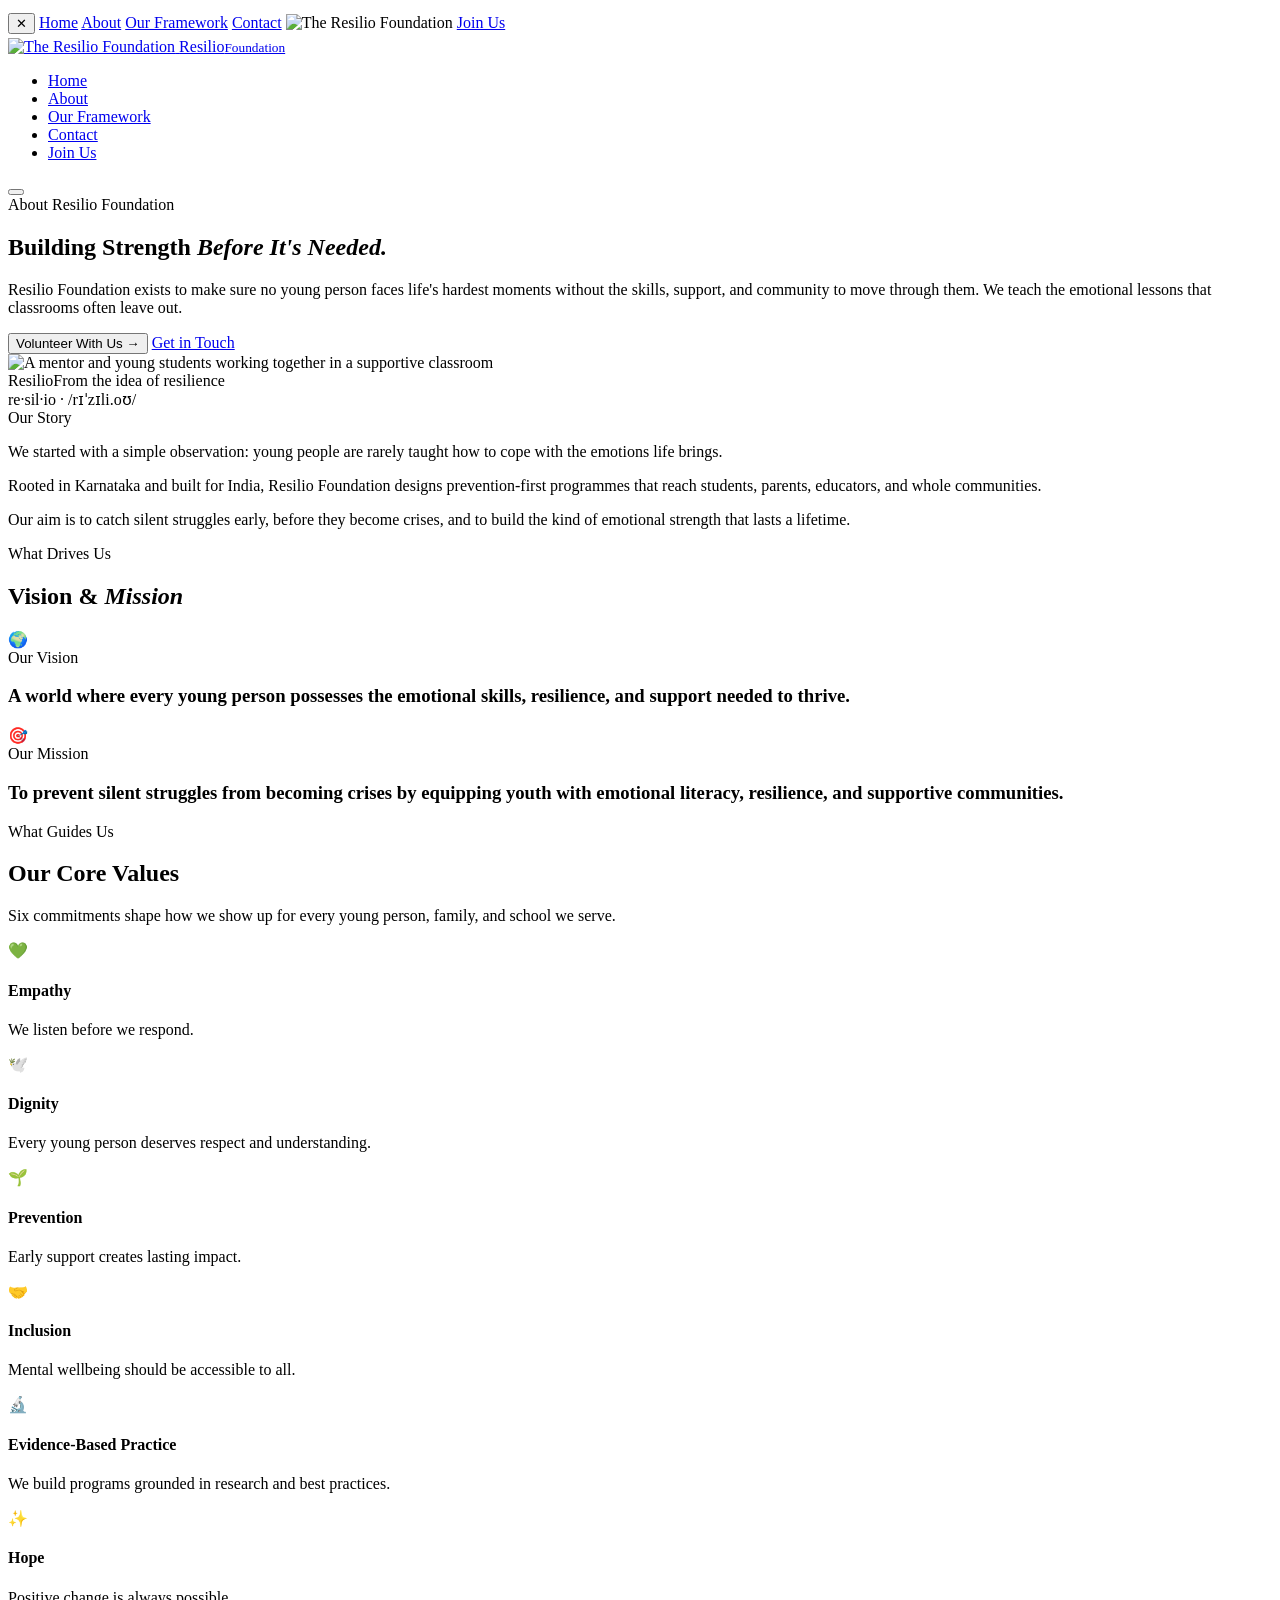
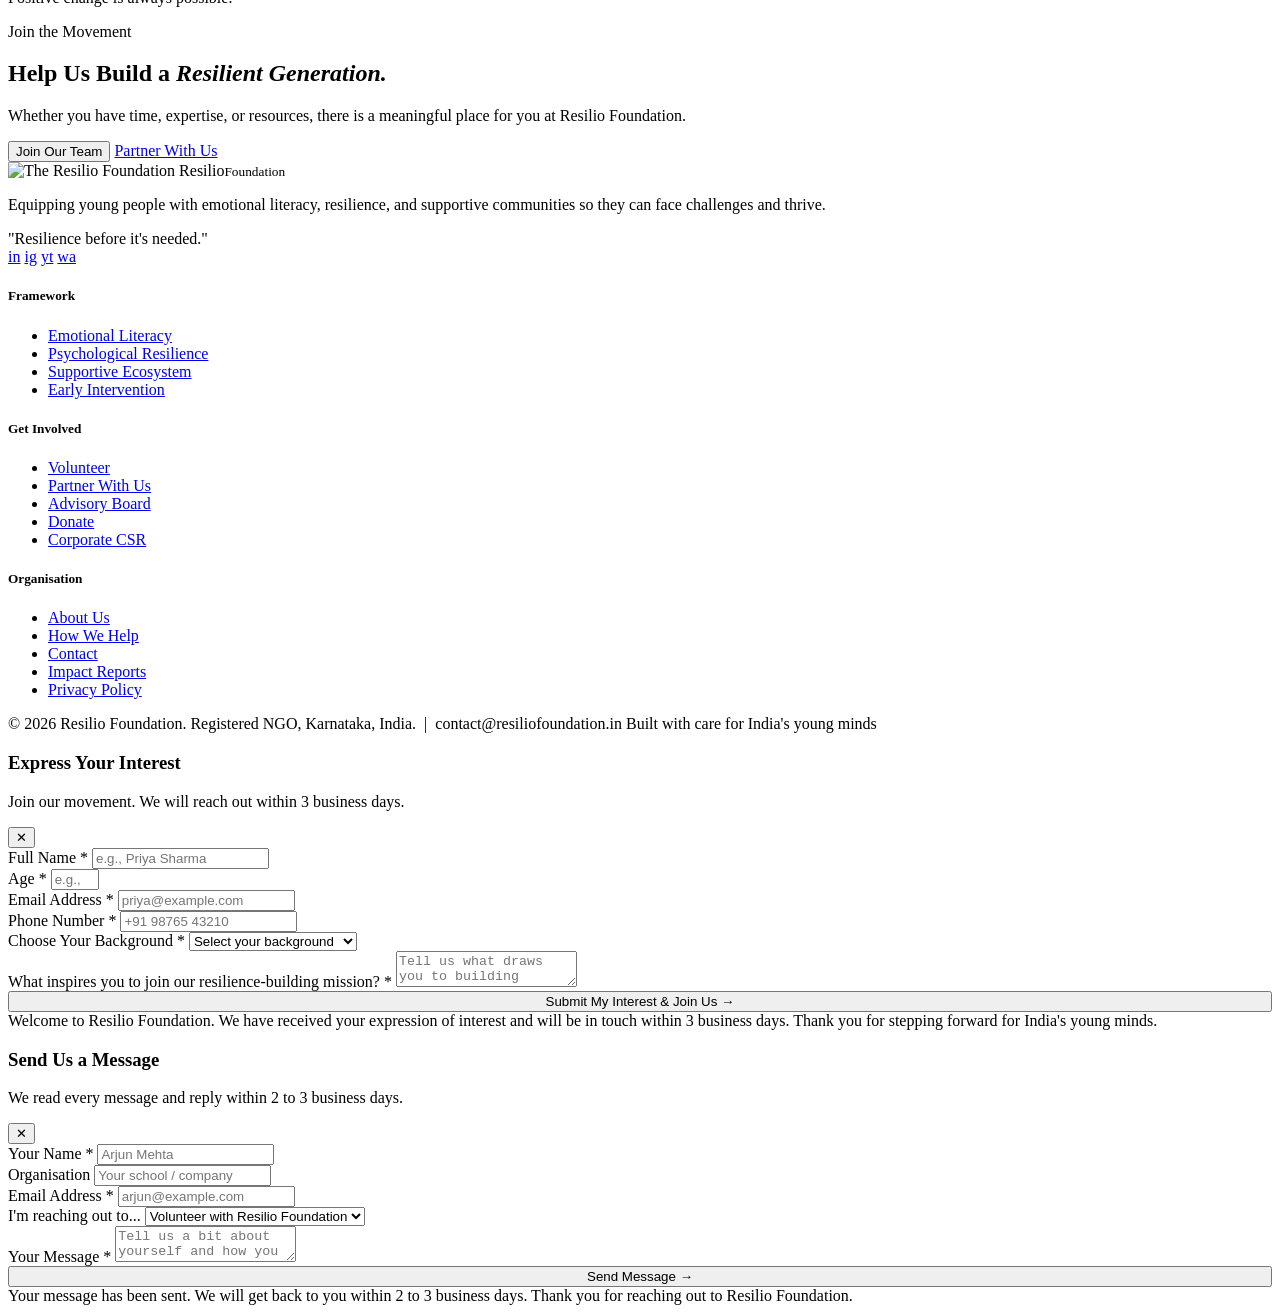
==== about.html @ 8abb0a74 "Add files via upload" ====
<!DOCTYPE html>
<html lang="en">
<head>
  <meta charset="UTF-8">
  <meta name="viewport" content="width=device-width, initial-scale=1.0">
  <title>About Us — Resilio Foundation</title>
  <meta name="description" content="Learn about Resilio Foundation: our story, vision, mission, and the core values that guide how we build resilience in young minds across Karnataka and India.">
  <link rel="preconnect" href="https://fonts.googleapis.com">
  <link rel="preconnect" href="https://fonts.gstatic.com" crossorigin>
  <link href="https://fonts.googleapis.com/css2?family=Fraunces:ital,opsz,wght@0,9..144,400;0,9..144,500;0,9..144,600;0,9..144,700;1,9..144,400;1,9..144,500&family=Nunito+Sans:ital,opsz,wght@0,6..12,300;0,6..12,400;0,6..12,500;0,6..12,600;0,6..12,700;0,6..12,800;0,6..12,900&display=swap" rel="stylesheet">
  <link rel="stylesheet" href="css/style.css">
</head>
<body>

<!-- ══ STICKY HEADER ══ -->
<div class="site-header">

  <!-- Mobile menu -->
  <div class="mob-menu" id="mobMenu">
    <button class="mob-close" onclick="closeMob()" aria-label="Close">✕</button>
    <a href="index.html" onclick="closeMob()">Home</a>
    <a href="about.html" onclick="closeMob()">About</a>
    <a href="index.html#framework" onclick="closeMob()">Our Framework</a>
    <a href="contact.html" onclick="closeMob()">Contact</a>
    <img src="images/logo-badge.png" alt="The Resilio Foundation" style="width:82px;height:82px;margin:6px 0">
    <a href="#" class="btn btn-primary" onclick="openModal('volModal');closeMob()">Join Us</a>
  </div>

  <!-- Nav -->
  <nav id="mainNav">
    <div class="nav-inner">
      <a href="index.html" class="nav-logo brand-lockup" aria-label="The Resilio Foundation home">
        <img src="images/logo-badge.png" alt="The Resilio Foundation">
        <span class="bl-name">Resilio<small>Foundation</small></span>
      </a>
      <ul class="nav-links">
        <li><a href="index.html">Home</a></li>
        <li><a href="about.html">About</a></li>
        <li><a href="index.html#framework">Our Framework</a></li>
        <li><a href="contact.html">Contact</a></li>
        <li><a href="#" class="nav-cta" onclick="openModal('volModal');return false;">Join Us</a></li>
      </ul>
      <button class="nav-burger" onclick="document.getElementById('mobMenu').classList.add('open')" aria-label="Open menu">
        <span></span><span></span><span></span>
      </button>
    </div>
  </nav>

</div><!-- /site-header -->

<!-- ══ PAGE HERO ══ -->
<section class="hero">
  <div class="hero-inner">
    <div class="hero-content reveal">
      <div class="hero-badge"><span class="hero-badge-dot"></span>About Resilio Foundation</div>
      <h1 class="hero-title">Building Strength <em>Before It's Needed.</em></h1>
      <p class="hero-sub">Resilio Foundation exists to make sure no young person faces life's hardest moments without the skills, support, and community to move through them. We teach the emotional lessons that classrooms often leave out.</p>
      <div class="hero-actions">
        <button class="btn btn-primary" onclick="openModal('volModal')">Volunteer With Us →</button>
        <a href="contact.html" class="btn btn-outline">Get in Touch</a>
      </div>
    </div>
    <div class="hero-visual reveal d2">
      <div class="hero-card">
        <img src="images/hero-classroom.jpg" alt="A mentor and young students working together in a supportive classroom">
      </div>
    </div>
  </div>
</section>

<!-- ══ OUR STORY ══ -->
<section class="meaning" id="story">
  <div class="inner">
    <div class="meaning-grid">
      <div class="reveal">
        <div class="meaning-word">Resilio<span>From the idea of resilience</span></div>
        <div class="meaning-pron">re·sil·io · /rɪˈzɪli.oʊ/</div>
      </div>
      <div class="meaning-text reveal d1">
        <div class="sec-label">Our Story</div>
        <p class="lead">We started with a simple observation: young people are rarely taught how to cope with the emotions life brings.</p>
        <p>Rooted in Karnataka and built for India, Resilio Foundation designs prevention-first programmes that reach students, parents, educators, and whole communities.</p>
        <p>Our aim is to catch silent struggles early, before they become crises, and to build the kind of <span class="accent">emotional strength</span> that lasts a lifetime.</p>
      </div>
    </div>
  </div>
</section>

<!-- ══ VISION & MISSION ══ -->
<section class="vm">
  <div class="inner">
    <div class="sec-head c">
      <div class="sec-label">What Drives Us</div>
      <h2 class="sec-title">Vision &amp; <em>Mission</em></h2>
    </div>
    <div class="vm-grid">
      <div class="vm-card vision reveal">
        <div class="vm-icon">🌍</div>
        <span class="vm-tag">Our Vision</span>
        <h3>A world where every young person possesses the emotional skills, resilience, and support needed to thrive.</h3>
      </div>
      <div class="vm-card mission reveal d1">
        <div class="vm-icon">🎯</div>
        <span class="vm-tag">Our Mission</span>
        <h3>To prevent silent struggles from becoming crises by equipping youth with emotional literacy, resilience, and supportive communities.</h3>
      </div>
    </div>
  </div>
</section>

<!-- ══ CORE VALUES ══ -->
<section class="values">
  <div class="inner">
    <div class="sec-head c">
      <div class="sec-label">What Guides Us</div>
      <h2 class="sec-title">Our Core Values</h2>
      <p class="sec-sub">Six commitments shape how we show up for every young person, family, and school we serve.</p>
    </div>
    <div class="values-grid">
      <div class="value-card reveal">
        <div class="value-icon" style="background:var(--sage-soft)">💚</div>
        <h4>Empathy</h4>
        <p>We listen before we respond.</p>
      </div>
      <div class="value-card reveal d1">
        <div class="value-icon" style="background:var(--rose-soft)">🕊️</div>
        <h4>Dignity</h4>
        <p>Every young person deserves respect and understanding.</p>
      </div>
      <div class="value-card reveal d2">
        <div class="value-icon" style="background:var(--oak-soft)">🌱</div>
        <h4>Prevention</h4>
        <p>Early support creates lasting impact.</p>
      </div>
      <div class="value-card reveal">
        <div class="value-icon" style="background:var(--rose-light)">🤝</div>
        <h4>Inclusion</h4>
        <p>Mental wellbeing should be accessible to all.</p>
      </div>
      <div class="value-card reveal d1">
        <div class="value-icon" style="background:var(--sage-soft)">🔬</div>
        <h4>Evidence-Based Practice</h4>
        <p>We build programs grounded in research and best practices.</p>
      </div>
      <div class="value-card reveal d2">
        <div class="value-icon" style="background:var(--oak-soft)">✨</div>
        <h4>Hope</h4>
        <p>Positive change is always possible.</p>
      </div>
    </div>
  </div>
</section>

<!-- ══ CTA ══ -->
<section class="cta">
  <div class="cta-inner reveal">
    <div class="cta-chip">Join the Movement</div>
    <h2>Help Us Build a <em>Resilient Generation.</em></h2>
    <p>Whether you have time, expertise, or resources, there is a meaningful place for you at Resilio Foundation.</p>
    <div class="cta-btns">
      <button class="btn btn-primary" onclick="openModal('volModal')">Join Our Team</button>
      <a href="contact.html" class="btn btn-outline">Partner With Us</a>
    </div>
  </div>
</section>

<!-- ══ FOOTER ══ -->
<footer>
  <div class="footer-inner">
    <div class="footer-grid">
      <div class="footer-brand">
        <div class="brand-lockup">
          <img src="images/logo-badge.png" alt="The Resilio Foundation">
          <span class="bl-name">Resilio<small>Foundation</small></span>
        </div>
        <p>Equipping young people with emotional literacy, resilience, and supportive communities so they can face challenges and thrive.</p>
        <div class="footer-tagline">"Resilience before it's needed."</div>
        <div class="footer-social">
          <a href="#" title="LinkedIn">in</a>
          <a href="#" title="Instagram">ig</a>
          <a href="#" title="YouTube">yt</a>
          <a href="#" title="WhatsApp">wa</a>
        </div>
      </div>
      <div class="footer-col">
        <h5>Framework</h5>
        <ul>
          <li><a href="index.html#framework">Emotional Literacy</a></li>
          <li><a href="index.html#framework">Psychological Resilience</a></li>
          <li><a href="index.html#framework">Supportive Ecosystem</a></li>
          <li><a href="index.html#framework">Early Intervention</a></li>
        </ul>
      </div>
      <div class="footer-col">
        <h5>Get Involved</h5>
        <ul>
          <li><a href="#" onclick="openModal('volModal');return false">Volunteer</a></li>
          <li><a href="contact.html">Partner With Us</a></li>
          <li><a href="index.html#advisory">Advisory Board</a></li>
          <li><a href="contact.html">Donate</a></li>
          <li><a href="contact.html">Corporate CSR</a></li>
        </ul>
      </div>
      <div class="footer-col">
        <h5>Organisation</h5>
        <ul>
          <li><a href="about.html">About Us</a></li>
          <li><a href="index.html#change">How We Help</a></li>
          <li><a href="contact.html">Contact</a></li>
          <li><a href="#" onclick="return false">Impact Reports</a></li>
          <li><a href="#" onclick="return false">Privacy Policy</a></li>
        </ul>
      </div>
    </div>
    <div class="footer-bottom">
      <span>© 2026 Resilio Foundation. Registered NGO, Karnataka, India. &nbsp;|&nbsp; contact@resiliofoundation.in</span>
      <span>Built with care for India's young minds</span>
    </div>
  </div>
</footer>

<!-- ══ VOLUNTEER MODAL ══ -->
<div class="modal-backdrop" id="volModal" onclick="handleBackdropClick(event,'volModal')">
  <div class="modal-box" role="dialog" aria-modal="true">
    <div class="modal-header">
      <div class="modal-header-text">
        <h3>Express Your Interest</h3>
        <p>Join our movement. We will reach out within 3 business days.</p>
      </div>
      <button class="modal-close" onclick="closeModal('volModal')" aria-label="Close">✕</button>
    </div>
    <div class="modal-body">
      <form id="volForm" onsubmit="handleVolSubmit(event)">
        <input type="checkbox" name="botcheck" style="display:none" tabindex="-1" autocomplete="off">
        <div class="form-row">
          <div class="form-group">
            <label>Full Name *</label>
            <input type="text" name="Full Name" placeholder="e.g., Priya Sharma" required>
          </div>
          <div class="form-group">
            <label>Age *</label>
            <input type="number" name="Age" placeholder="e.g., 21" min="16" max="70" required>
          </div>
        </div>
        <div class="form-group">
          <label>Email Address *</label>
          <input type="email" name="email" placeholder="priya@example.com" required>
        </div>
        <div class="form-group">
          <label>Phone Number *</label>
          <input type="tel" name="Phone" placeholder="+91 98765 43210" required>
        </div>
        <div class="form-group">
          <label>Choose Your Background *</label>
          <select name="Background" required>
            <option value="">Select your background</option>
            <option>Psychology Student</option>
            <option>Medical Student</option>
            <option>Social Work Student</option>
            <option>Educator / Teacher</option>
            <option>General College Student</option>
            <option>Working Professional</option>
            <option>Other</option>
          </select>
        </div>
        <div class="form-group">
          <label>What inspires you to join our resilience-building mission? *</label>
          <textarea name="Motivation" placeholder="Tell us what draws you to building resilience in young people..." required></textarea>
        </div>
        <button type="submit" class="btn btn-primary" style="width:100%;justify-content:center">Submit My Interest &amp; Join Us →</button>
      </form>
      <div class="form-success" id="volSuccess">
        Welcome to Resilio Foundation. We have received your expression of interest and will be in touch within 3 business days. Thank you for stepping forward for India's young minds.
      </div>
    </div>
  </div>
</div>

<!-- ══ CONTACT MODAL ══ -->
<div class="modal-backdrop" id="contactModal" onclick="handleBackdropClick(event,'contactModal')">
  <div class="modal-box" role="dialog" aria-modal="true">
    <div class="modal-header">
      <div class="modal-header-text">
        <h3>Send Us a Message</h3>
        <p>We read every message and reply within 2 to 3 business days.</p>
      </div>
      <button class="modal-close" onclick="closeModal('contactModal')" aria-label="Close">✕</button>
    </div>
    <div class="modal-body">
      <form id="contactForm" onsubmit="handleContactSubmit(event)">
        <input type="checkbox" name="botcheck" style="display:none" tabindex="-1" autocomplete="off">
        <div class="form-row">
          <div class="form-group">
            <label>Your Name *</label>
            <input type="text" name="Name" placeholder="Arjun Mehta" required>
          </div>
          <div class="form-group">
            <label>Organisation</label>
            <input type="text" name="Organisation" placeholder="Your school / company">
          </div>
        </div>
        <div class="form-group">
          <label>Email Address *</label>
          <input type="email" name="email" placeholder="arjun@example.com" required>
        </div>
        <div class="form-group">
          <label>I'm reaching out to...</label>
          <select name="Reaching out to">
            <option>Volunteer with Resilio Foundation</option>
            <option>Partner as a School / College</option>
            <option>Partner as a Healthcare Provider</option>
            <option>Join the Advisory Board</option>
            <option>Support / Donate</option>
            <option>Corporate CSR Partnership</option>
            <option>Media / Press Inquiry</option>
            <option>Just learning more</option>
          </select>
        </div>
        <div class="form-group">
          <label>Your Message *</label>
          <textarea name="Message" placeholder="Tell us a bit about yourself and how you would like to connect..." required></textarea>
        </div>
        <button type="submit" class="btn btn-primary" style="width:100%;justify-content:center">Send Message →</button>
      </form>
      <div class="form-success" id="contactSuccess">
        Your message has been sent. We will get back to you within 2 to 3 business days. Thank you for reaching out to Resilio Foundation.
      </div>
    </div>
  </div>
</div>

<script src="js/script.js"></script>
</body>
</html>
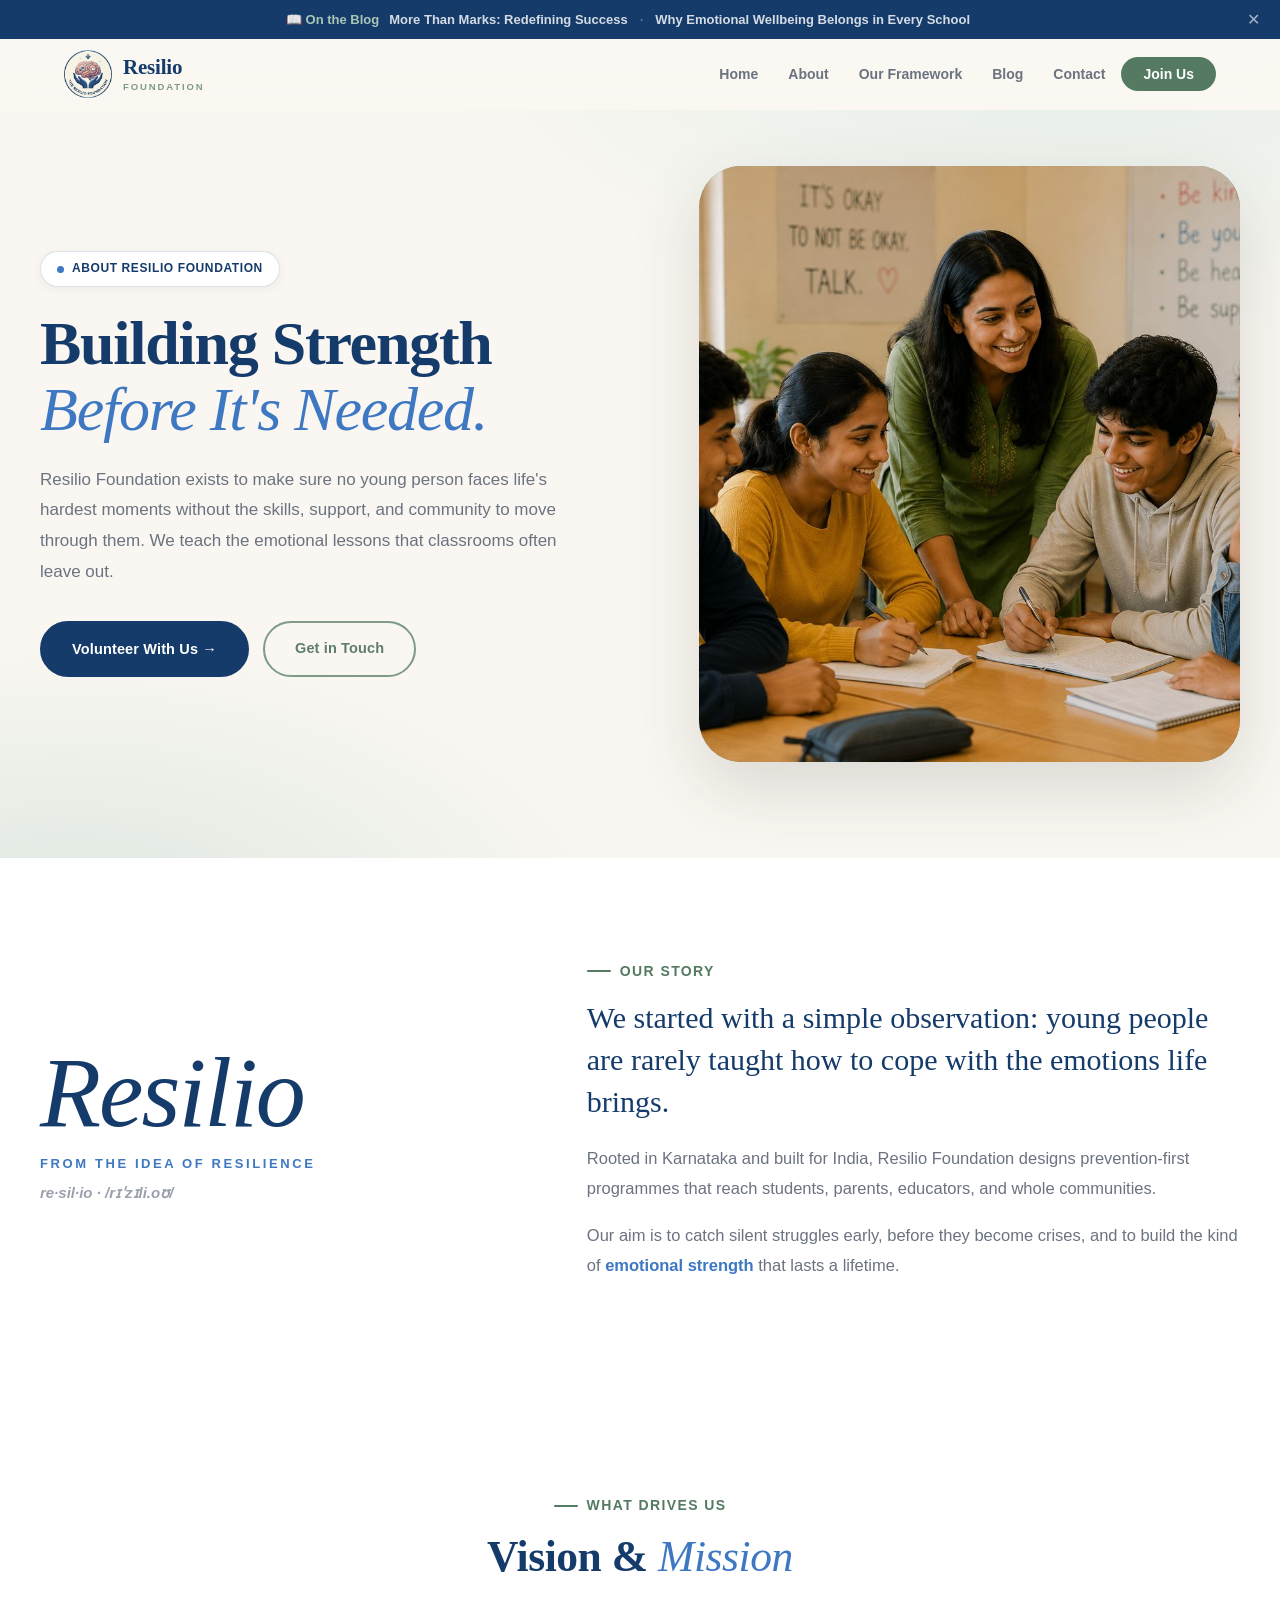
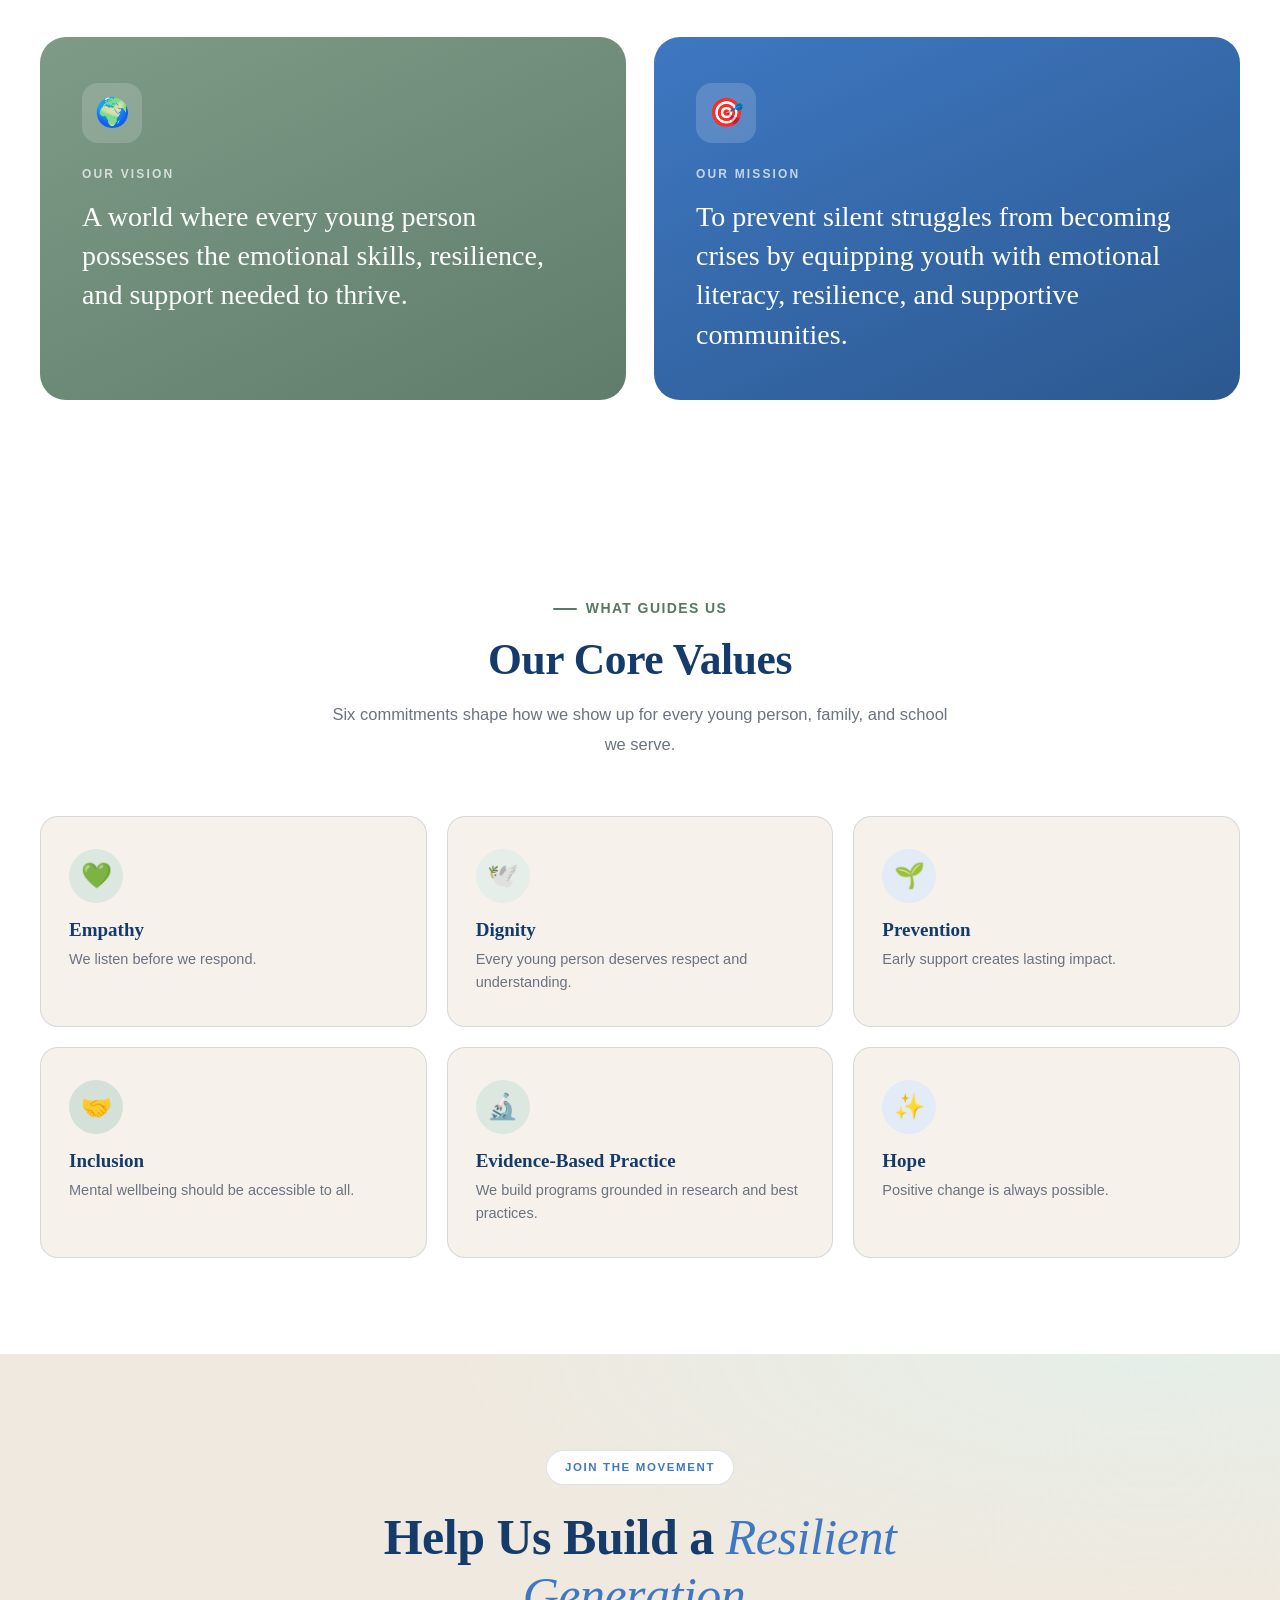
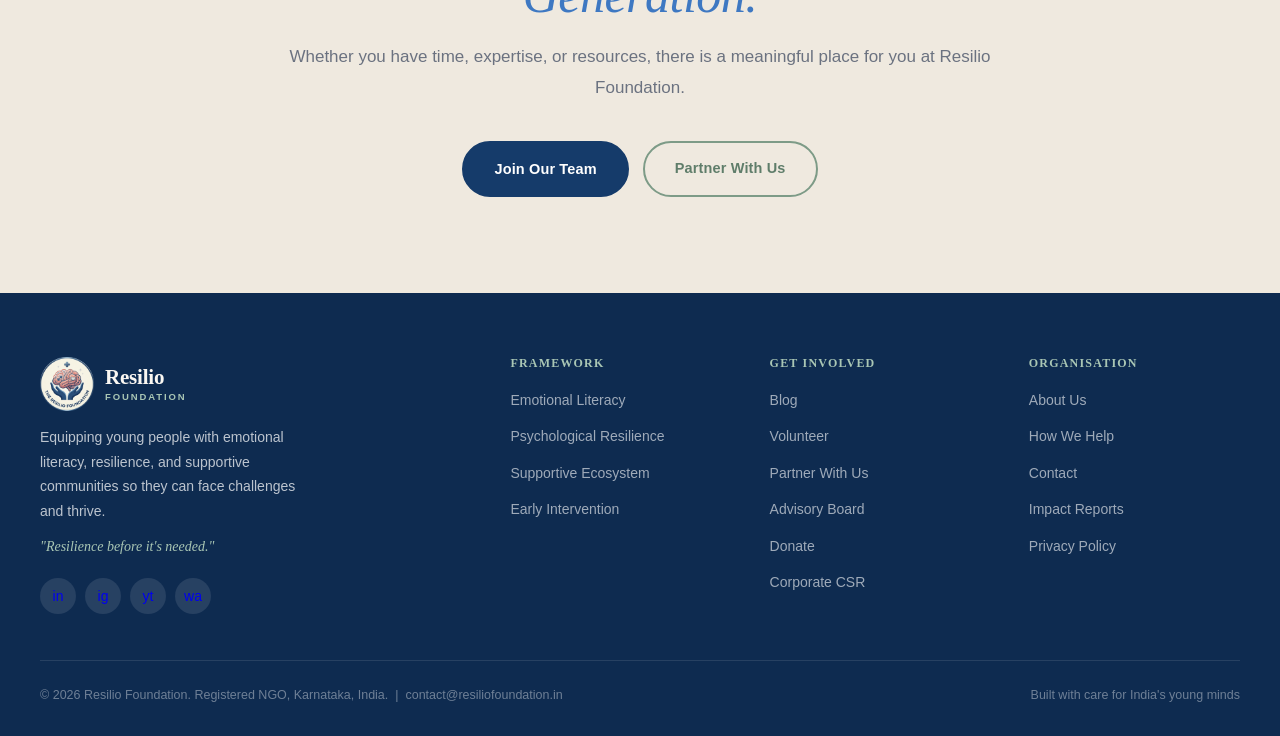
==== commit d7e38a0a: "Update about.html" ====
--- a/about.html
+++ b/about.html
@@ -1,3 +1,4 @@
+
 <!DOCTYPE html>
 <html lang="en">
 <head>
@@ -15,12 +16,22 @@
 <!-- ══ STICKY HEADER ══ -->
 <div class="site-header">
 
+  <!-- Notification bar -->
+  <div class="notif-bar" id="notifBar">
+    <span class="tag">📖 On the Blog</span>
+    <a href="blog-more-than-marks.html">More Than Marks: Redefining Success</a>
+    <span class="notif-sep">·</span>
+    <a href="blog-wellbeing-in-schools.html">Why Emotional Wellbeing Belongs in Every School</a>
+    <button class="notif-close" onclick="closeNotif()" aria-label="Dismiss">✕</button>
+  </div>
+
   <!-- Mobile menu -->
   <div class="mob-menu" id="mobMenu">
     <button class="mob-close" onclick="closeMob()" aria-label="Close">✕</button>
     <a href="index.html" onclick="closeMob()">Home</a>
     <a href="about.html" onclick="closeMob()">About</a>
     <a href="index.html#framework" onclick="closeMob()">Our Framework</a>
+    <a href="blog.html" onclick="closeMob()">Blog</a>
     <a href="contact.html" onclick="closeMob()">Contact</a>
     <img src="images/logo-badge.png" alt="The Resilio Foundation" style="width:82px;height:82px;margin:6px 0">
     <a href="#" class="btn btn-primary" onclick="openModal('volModal');closeMob()">Join Us</a>
@@ -37,6 +48,7 @@
         <li><a href="index.html">Home</a></li>
         <li><a href="about.html">About</a></li>
         <li><a href="index.html#framework">Our Framework</a></li>
+        <li><a href="blog.html">Blog</a></li>
         <li><a href="contact.html">Contact</a></li>
         <li><a href="#" class="nav-cta" onclick="openModal('volModal');return false;">Join Us</a></li>
       </ul>
@@ -194,6 +206,7 @@
       <div class="footer-col">
         <h5>Get Involved</h5>
         <ul>
+          <li><a href="blog.html">Blog</a></li>
           <li><a href="#" onclick="openModal('volModal');return false">Volunteer</a></li>
           <li><a href="contact.html">Partner With Us</a></li>
           <li><a href="index.html#advisory">Advisory Board</a></li>
@@ -230,8 +243,9 @@
       <button class="modal-close" onclick="closeModal('volModal')" aria-label="Close">✕</button>
     </div>
     <div class="modal-body">
-      <form id="volForm" onsubmit="handleVolSubmit(event)">
-        <input type="checkbox" name="botcheck" style="display:none" tabindex="-1" autocomplete="off">
+      <form id="volForm" action="https://formspree.io/f/xzdneqoz" method="POST" onsubmit="handleVolSubmit(event)">
+        <input type="hidden" name="_subject" value="New Volunteer Interest — Resilio Foundation">
+        <input type="text" name="_gotcha" style="display:none" tabindex="-1" autocomplete="off">
         <div class="form-row">
           <div class="form-group">
             <label>Full Name *</label>
@@ -287,8 +301,9 @@
       <button class="modal-close" onclick="closeModal('contactModal')" aria-label="Close">✕</button>
     </div>
     <div class="modal-body">
-      <form id="contactForm" onsubmit="handleContactSubmit(event)">
-        <input type="checkbox" name="botcheck" style="display:none" tabindex="-1" autocomplete="off">
+      <form id="contactForm" action="https://formspree.io/f/xzdneqoz" method="POST" onsubmit="handleContactSubmit(event)">
+        <input type="hidden" name="_subject" value="New Contact Message — Resilio Foundation">
+        <input type="text" name="_gotcha" style="display:none" tabindex="-1" autocomplete="off">
         <div class="form-row">
           <div class="form-group">
             <label>Your Name *</label>
--- a/css/style.css
+++ b/css/style.css
@@ -0,0 +1,556 @@
+*, *::before, *::after { box-sizing: border-box; margin: 0; padding: 0; }
+
+:root {
+  /* â”€â”€ BRAND PALETTE â”€â”€ */
+  --navy:        #153B6A;   /* Deep Navy â€” primary brand, headings, footer */
+  --cream-bg:    #FAF7F2;   /* Warm Cream â€” page & section backgrounds */
+  --gold:        #557A62;   /* Green accent â€” labels, primary CTA */
+  --sage-green:  #7D9B87;   /* Sage Green â€” wellbeing, secondary accents */
+  --terra:       #3E78C2;   /* Sky Blue â€” emphasis (harmonises with Deep Navy) */
+  --grey:        #6B7280;   /* Soft Grey â€” body & secondary text */
+
+  /* â”€â”€ Semantic roles mapped onto the brand palette â”€â”€ */
+  --sage:        #7D9B87;   /* Sage Green */
+  --rose:        #A9C6B4;   /* Light sage â€” accent on dark surfaces */
+  --rust:        #3E78C2;   /* Sky Blue â€” emphasis */
+  --oak:         #557A62;   /* Green accent */
+  --bone:        #EFE9DF;   /* deep warm-cream section */
+
+  /* Derived tones */
+  --sage-dark:   #5F7D6A;   /* darker sage */
+  --sage-deep:   #153B6A;   /* Deep Navy â€” headings, dark sections */
+  --sage-soft:   #DCE7DF;   /* pale sage tint */
+  --rose-soft:   #E5EEE8;   /* pale sage tint */
+  --rose-light:  #D3E1D8;   /* soft sage tint */
+  --rust-dark:   #2C588F;   /* darker sky blue */
+  --oak-dark:    #2C588F;   /* deep blue accent */
+  --oak-soft:    #E2EBF6;   /* pale blue tint */
+
+  --bone-2:      #F3EEE7;   /* lighter card surface */
+  --bone-3:      #F6F2EB;   /* near-white warm */
+  --cream:       #FAF7F2;   /* Warm Cream */
+
+  --deep:        #12325A;   /* deep navy, dark sections */
+  --deep-2:      #0E2B50;   /* darkest navy */
+
+  --text:        #2F3A4A;   /* primary text (deep navy-slate) */
+  --mid:         #6B7280;   /* Soft Grey â€” body / secondary */
+  --soft:        #9AA1AC;   /* muted grey */
+  --white:       #FFFFFF;
+  --line:        rgba(21,59,106,0.14);
+
+  --r-sm: 10px; --r-md: 18px; --r-lg: 26px; --r-xl: 42px;
+  --sh-sm: 0 2px 10px rgba(58,54,46,0.06);
+  --sh-md: 0 12px 36px rgba(58,54,46,0.10);
+  --sh-lg: 0 26px 70px rgba(58,54,46,0.16);
+}
+
+html { scroll-behavior: smooth; }
+body { font-family: 'Nunito Sans', sans-serif; background: var(--cream); color: var(--text); line-height: 1.65; overflow-x: hidden; -webkit-font-smoothing: antialiased; }
+h1,h2,h3,h4,h5 { font-family: 'Fraunces', Georgia, serif; line-height: 1.15; font-weight: 600; }
+::selection { background: var(--rose); color: var(--sage-deep); }
+
+/* â”€â”€ STICKY HEADER â”€â”€ */
+.site-header { position: sticky; top: 0; z-index: 1000; }
+
+.notif-bar {
+  background: var(--sage-deep); color: rgba(255,255,255,0.88);
+  padding: 9px 48px 9px 24px; display: flex; align-items: center;
+  justify-content: center; gap: 6px; font-size: 13px; font-weight: 600; position: relative; flex-wrap: wrap;
+}
+.notif-bar > span.tag { color: var(--rose); font-weight: 800; margin-right: 4px; }
+.notif-bar a { color: rgba(255,255,255,0.82); text-decoration: none; transition: color 0.2s; }
+.notif-bar a:hover { color: var(--rose); text-decoration: underline; }
+.notif-sep { opacity: 0.35; margin: 0 6px; }
+.notif-close {
+  position: absolute; right: 16px; top: 50%; transform: translateY(-50%);
+  background: none; border: none; color: rgba(255,255,255,0.6);
+  font-size: 16px; cursor: pointer; line-height: 1; padding: 4px;
+}
+.notif-close:hover { color: var(--white); }
+
+/* â”€â”€ NAV â”€â”€ */
+nav {
+  background: rgba(251,248,243,0.85); backdrop-filter: blur(14px);
+  border-bottom: 1px solid transparent; transition: box-shadow 0.3s, border-color 0.3s, background 0.3s;
+}
+nav.scrolled { box-shadow: var(--sh-sm); border-color: var(--line); background: rgba(251,248,243,0.96); }
+.nav-inner { max-width: 1200px; margin: 0 auto; padding: 0 24px; display: flex; align-items: center; justify-content: space-between; height: 70px; }
+.nav-logo { display: flex; align-items: center; text-decoration: none; }
+/* â”€â”€ BRAND LOCKUP (badge logo + wordmark) â”€â”€ */
+.brand-lockup { display: flex; align-items: center; gap: 11px; text-decoration: none; }
+.brand-lockup img { height: 48px; width: 48px; display: block; }
+.brand-lockup .bl-name { font-family: 'Fraunces', Georgia, serif; font-weight: 600; font-size: 21px; line-height: 1.02; letter-spacing: -0.01em; color: var(--sage-deep); }
+.brand-lockup .bl-name small { display: block; font-family: 'Nunito Sans', sans-serif; font-size: 9.5px; font-weight: 800; letter-spacing: 0.2em; text-transform: uppercase; color: var(--sage); margin-top: 4px; }
+footer .brand-lockup img { height: 54px; width: 54px; }
+footer .brand-lockup .bl-name { color: #FAF7F2; }
+footer .brand-lockup .bl-name small { color: var(--rose); }
+.nav-links { display: flex; align-items: center; gap: 2px; list-style: none; }
+.nav-links a { font-size: 14px; font-weight: 600; color: var(--mid); text-decoration: none; padding: 8px 14px; border-radius: 22px; transition: all 0.2s; }
+.nav-links a:hover { background: var(--sage-soft); color: var(--sage-deep); }
+.nav-cta { background: var(--gold) !important; color: var(--white) !important; padding: 9px 22px !important; border-radius: 24px !important; }
+.nav-cta:hover { background: #45614F !important; color: var(--white) !important; box-shadow: var(--sh-sm); }
+.nav-burger { display: none; flex-direction: column; gap: 5px; background: none; border: none; cursor: pointer; padding: 4px; }
+.nav-burger span { display: block; width: 22px; height: 2px; background: var(--sage-deep); border-radius: 2px; }
+
+.mob-menu { display: none; position: fixed; inset: 0; z-index: 2500; background: var(--cream); flex-direction: column; align-items: center; justify-content: center; gap: 26px; }
+.mob-menu.open { display: flex; }
+.mob-menu a { font-family: 'Fraunces', serif; font-size: 26px; color: var(--sage-deep); text-decoration: none; font-weight: 600; }
+.mob-close { position: absolute; top: 22px; right: 22px; font-size: 26px; background: none; border: none; cursor: pointer; color: var(--sage); }
+
+/* â”€â”€ BUTTONS â”€â”€ */
+.btn { display: inline-flex; align-items: center; gap: 8px; padding: 14px 30px; border-radius: var(--r-xl); font-size: 14.5px; font-weight: 700; font-family: 'Nunito Sans', sans-serif; text-decoration: none; border: 2px solid transparent; cursor: pointer; transition: all 0.25s; letter-spacing: 0.01em; }
+.btn-primary { background: var(--navy); color: var(--white); border-color: var(--navy); }
+.btn-primary:hover { background: var(--deep); border-color: var(--deep); transform: translateY(-2px); box-shadow: var(--sh-md); }
+.btn-outline { background: transparent; color: var(--sage-dark); border-color: var(--sage); }
+.btn-outline:hover { background: var(--sage-soft); transform: translateY(-2px); }
+.btn-soft { background: var(--rose); color: var(--sage-deep); border-color: var(--rose); }
+.btn-soft:hover { background: var(--rose-light); border-color: var(--rose-light); transform: translateY(-2px); }
+.btn-light-outline { background: transparent; color: var(--white); border-color: rgba(255,255,255,0.45); }
+.btn-light-outline:hover { border-color: var(--white); background: rgba(255,255,255,0.08); }
+
+/* â”€â”€ SECTION HELPERS â”€â”€ */
+section { padding: 96px 24px; }
+.inner { max-width: 1200px; margin: 0 auto; }
+.sec-label { display: inline-flex; align-items: center; gap: 9px; font-size: 14px; font-weight: 800; letter-spacing: 0.1em; text-transform: uppercase; color: var(--gold); margin-bottom: 14px; }
+.sec-label::before { content: ''; display: block; width: 24px; height: 2px; background: var(--gold); border-radius: 2px; }
+.sec-title { font-size: clamp(28px, 3.4vw, 46px); font-weight: 600; color: var(--sage-deep); margin-bottom: 16px; letter-spacing: -0.01em; }
+.sec-title em { font-style: italic; color: var(--rust); font-weight: 500; }
+.sec-sub { font-size: 16.5px; color: var(--mid); line-height: 1.8; max-width: 620px; }
+.sec-head { margin-bottom: 56px; }
+.sec-head.c { text-align: center; }
+.sec-head.c .sec-label { justify-content: center; }
+.sec-head.c .sec-sub { margin: 0 auto; }
+
+/* â”€â”€ PHOTO BAND (real imagery) â”€â”€ */
+.photo-band { position: relative; border-radius: var(--r-lg); overflow: hidden; box-shadow: var(--sh-md); margin-bottom: 56px; }
+.photo-band img { display: block; width: 100%; height: clamp(260px, 40vw, 440px); object-fit: cover; }
+.photo-band .pb-caption { position: absolute; left: 0; right: 0; bottom: 0; padding: 44px 32px 24px; color: var(--white);
+  background: linear-gradient(to top, rgba(45,42,36,0.78) 0%, rgba(45,42,36,0.25) 55%, transparent 100%); }
+.photo-band .pb-caption .pb-tag { display: inline-block; font-size: 11px; font-weight: 800; letter-spacing: 0.14em; text-transform: uppercase; color: var(--rose); margin-bottom: 6px; }
+.photo-band .pb-caption p { font-family: 'Fraunces', serif; font-size: clamp(18px, 2.4vw, 26px); font-weight: 500; line-height: 1.35; max-width: 620px; }
+
+.reveal { opacity: 0; transform: translateY(24px); transition: opacity 0.7s cubic-bezier(.2,.7,.2,1), transform 0.7s cubic-bezier(.2,.7,.2,1); }
+.reveal.vis { opacity: 1; transform: none; }
+.d1 { transition-delay: 0.08s; } .d2 { transition-delay: 0.16s; } .d3 { transition-delay: 0.24s; } .d4 { transition-delay: 0.32s; }
+
+/* â”€â”€ HERO â”€â”€ */
+.hero { position: relative; padding: 56px 24px 96px; overflow: hidden; background:
+   radial-gradient(120% 90% at 85% -10%, var(--rose-soft) 0%, transparent 45%),
+   radial-gradient(90% 80% at 5% 110%, var(--sage-soft) 0%, transparent 50%),
+   var(--cream); }
+.hero-inner { max-width: 1200px; margin: 0 auto; display: grid; grid-template-columns: 1.05fr 0.95fr; gap: 60px; align-items: center; }
+.hero-badge { display: inline-flex; align-items: center; gap: 8px; background: var(--white); color: var(--sage-deep); font-size: 12px; font-weight: 800; padding: 7px 16px; border-radius: 22px; letter-spacing: 0.05em; text-transform: uppercase; margin-bottom: 24px; border: 1px solid var(--line); box-shadow: var(--sh-sm); }
+.hero-badge-dot { width: 7px; height: 7px; border-radius: 50%; background: var(--rust); animation: pulse 2s infinite; }
+@keyframes pulse { 0%,100% { transform:scale(1); opacity:1; } 50% { transform:scale(1.6); opacity:0.45; } }
+.hero-title { font-size: clamp(38px, 5vw, 62px); font-weight: 600; color: var(--sage-deep); margin-bottom: 22px; letter-spacing: -0.02em; line-height: 1.06; }
+.hero-title em { font-style: italic; color: var(--rust); font-weight: 500; }
+.hero-sub { font-size: 17px; line-height: 1.8; color: var(--mid); margin-bottom: 34px; max-width: 520px; }
+.hero-actions { display: flex; gap: 14px; flex-wrap: wrap; }
+.hero-trust { display: flex; gap: 26px; margin-top: 38px; flex-wrap: wrap; }
+.hero-trust-item { display: flex; flex-direction: column; }
+.hero-trust-num { font-family: 'Fraunces', serif; font-size: 30px; font-weight: 600; color: var(--rust); line-height: 1; }
+.hero-trust-label { font-size: 12.5px; color: var(--soft); font-weight: 600; margin-top: 4px; }
+
+/* Hero visual */
+.hero-visual { position: relative; }
+.hero-card { position: relative; border-radius: var(--r-xl); overflow: hidden; box-shadow: var(--sh-lg); aspect-ratio: 4/4.4; background: linear-gradient(160deg, var(--sage) 0%, var(--oak) 100%); }
+.hero-card svg { position: absolute; inset: 0; width: 100%; height: 100%; }
+.hero-card img { position: absolute; inset: 0; width: 100%; height: 100%; object-fit: cover; object-position: center 30%; }
+.hero-float { position: absolute; background: var(--white); border-radius: 18px; padding: 14px 18px; box-shadow: var(--sh-md); display: flex; align-items: center; gap: 12px; }
+.hero-float .hf-emoji { width: 42px; height: 42px; border-radius: 12px; display: flex; align-items: center; justify-content: center; font-size: 21px; flex-shrink: 0; }
+.hero-float .hf-title { font-size: 13.5px; font-weight: 800; color: var(--sage-deep); line-height: 1.2; }
+.hero-float .hf-sub { font-size: 11.5px; color: var(--soft); font-weight: 600; }
+.hf-1 { top: 22px; left: -22px; animation: floaty 5s ease-in-out infinite; }
+.hf-2 { bottom: 28px; right: -20px; animation: floaty 6s ease-in-out infinite 0.6s; }
+.hf-3 { bottom: 130px; left: -30px; animation: floaty 5.5s ease-in-out infinite 1.1s; }
+@keyframes floaty { 0%,100% { transform: translateY(0); } 50% { transform: translateY(-10px); } }
+
+/* â”€â”€ MEANING (what is resilio) â”€â”€ */
+.meaning { background: var(--white); }
+.meaning-grid { display: grid; grid-template-columns: 0.85fr 1.15fr; gap: 64px; align-items: center; }
+.meaning-word { font-family: 'Fraunces', serif; font-style: italic; font-size: clamp(54px, 8vw, 100px); font-weight: 500; color: var(--sage-deep); line-height: 0.95; letter-spacing: -0.02em; }
+.meaning-word span { display: block; font-style: normal; font-family: 'Nunito Sans', sans-serif; font-size: 13px; font-weight: 800; letter-spacing: 0.2em; text-transform: uppercase; color: var(--rust); margin-top: 18px; }
+.meaning-pron { font-size: 15px; color: var(--soft); font-weight: 600; margin-top: 10px; font-style: italic; }
+.meaning-text .lead { font-family: 'Fraunces', serif; font-size: clamp(22px, 2.6vw, 30px); font-weight: 500; color: var(--sage-deep); line-height: 1.4; margin-bottom: 20px; }
+.meaning-text p { font-size: 16.5px; color: var(--mid); line-height: 1.85; margin-bottom: 16px; }
+.meaning-text .accent { color: var(--rust); font-weight: 700; }
+
+/* â”€â”€ WHY RESILIENCE MATTERS â”€â”€ */
+.why { background: var(--bone); }
+.why-top { display: grid; grid-template-columns: 1fr 1fr; gap: 64px; align-items: start; margin-bottom: 64px; }
+.why-chips { display: flex; flex-wrap: wrap; gap: 10px; margin-top: 22px; }
+.why-chip { background: var(--white); border: 1px solid var(--line); color: var(--mid); font-size: 14px; font-weight: 700; padding: 9px 18px; border-radius: 30px; transition: all 0.2s; }
+.why-chip:hover { border-color: var(--rust); color: var(--rust); transform: translateY(-2px); }
+.why-goal { background: var(--sage-deep); color: var(--white); border-radius: var(--r-lg); padding: 40px 38px; align-self: stretch; display: flex; flex-direction: column; justify-content: center; position: relative; overflow: hidden; }
+.why-goal::before { content: 'â€œ'; position: absolute; top: -10px; right: 24px; font-family: 'Fraunces', serif; font-size: 120px; color: rgba(255,255,255,0.08); line-height: 1; }
+.why-goal p { font-size: 18px; line-height: 1.7; color: rgba(255,255,255,0.82); margin-bottom: 14px; position: relative; }
+.why-goal .punch { font-family: 'Fraunces', serif; font-size: 26px; font-weight: 600; color: var(--rose); line-height: 1.3; }
+.why-includes-head { text-align: center; margin-bottom: 34px; }
+.why-includes-head h3 { font-size: clamp(22px, 2.6vw, 30px); color: var(--sage-deep); }
+.resilience-grid { display: grid; grid-template-columns: repeat(3, 1fr); gap: 18px; }
+.res-card { background: var(--white); border: 1px solid var(--line); border-radius: var(--r-md); padding: 26px 24px; display: flex; align-items: center; gap: 16px; transition: all 0.3s; }
+.res-card:hover { transform: translateY(-4px); box-shadow: var(--sh-md); border-color: transparent; }
+.res-emoji { width: 52px; height: 52px; border-radius: 14px; background: var(--rose-soft); display: flex; align-items: center; justify-content: center; font-size: 24px; flex-shrink: 0; }
+.res-card p { font-size: 15.5px; font-weight: 700; color: var(--sage-deep); line-height: 1.35; }
+
+/* â”€â”€ VISION & MISSION â”€â”€ */
+.vm { background: var(--white); }
+.vm-grid { display: grid; grid-template-columns: 1fr 1fr; gap: 28px; }
+.vm-card { border-radius: var(--r-lg); padding: 46px 42px; position: relative; overflow: hidden; }
+.vm-card.vision { background: linear-gradient(155deg, var(--sage) 0%, var(--sage-dark) 100%); color: var(--white); }
+.vm-card.mission { background: linear-gradient(155deg, var(--rust) 0%, var(--rust-dark) 100%); color: var(--white); }
+.vm-icon { width: 60px; height: 60px; border-radius: 16px; background: rgba(255,255,255,0.16); display: flex; align-items: center; justify-content: center; font-size: 28px; margin-bottom: 22px; }
+.vm-card .vm-tag { font-size: 12px; font-weight: 800; letter-spacing: 0.18em; text-transform: uppercase; color: rgba(255,255,255,0.7); margin-bottom: 12px; display: block; }
+.vm-card h3 { font-size: clamp(22px, 2.6vw, 28px); color: var(--white); line-height: 1.4; font-weight: 500; }
+
+/* â”€â”€ PILLARS (impact framework) â”€â”€ */
+.pillars { background: var(--bone-3); }
+.pillars-grid { display: grid; grid-template-columns: repeat(2, 1fr); gap: 24px; }
+.pillar-card { background: var(--white); border: 1px solid var(--line); border-radius: var(--r-lg); padding: 38px 34px; transition: all 0.3s; position: relative; overflow: hidden; }
+.pillar-card::before { content: ''; position: absolute; top: 0; left: 0; width: 4px; height: 0; background: var(--accent, var(--sage)); transition: height 0.35s; }
+.pillar-card:hover { transform: translateY(-5px); box-shadow: var(--sh-md); }
+.pillar-card:hover::before { height: 100%; }
+.pillar-top { display: flex; align-items: center; gap: 18px; margin-bottom: 18px; }
+.pillar-num { font-family: 'Fraunces', serif; font-size: 17px; font-weight: 600; color: var(--white); width: 46px; height: 46px; border-radius: 13px; background: var(--accent, var(--sage)); display: flex; align-items: center; justify-content: center; flex-shrink: 0; }
+.pillar-card h3 { font-size: 21px; color: var(--sage-deep); line-height: 1.25; }
+.pillar-card > p { font-size: 15px; color: var(--mid); line-height: 1.7; margin-bottom: 20px; }
+.pillar-tags { display: flex; flex-wrap: wrap; gap: 8px; }
+.pillar-tag { font-size: 12.5px; font-weight: 700; padding: 6px 13px; border-radius: 20px; background: var(--bone-2); color: var(--mid); }
+.pc-1 { --accent: var(--oak); } .pc-2 { --accent: var(--oak); } .pc-3 { --accent: var(--oak); } .pc-4 { --accent: var(--oak); }
+.pc-4 .pillar-num { color: var(--white); }
+
+/* â”€â”€ CORE VALUES â”€â”€ */
+.values { background: var(--white); }
+.values-grid { display: grid; grid-template-columns: repeat(3, 1fr); gap: 20px; }
+.value-card { padding: 32px 28px; border-radius: var(--r-md); background: var(--bone-3); border: 1px solid var(--line); transition: all 0.3s; }
+.value-card:hover { background: var(--white); box-shadow: var(--sh-md); transform: translateY(-4px); }
+.value-icon { width: 54px; height: 54px; border-radius: 50%; display: flex; align-items: center; justify-content: center; font-size: 25px; margin-bottom: 16px; background: var(--rose-soft); }
+.value-card h4 { font-size: 19px; color: var(--sage-deep); margin-bottom: 7px; }
+.value-card p { font-size: 14.5px; color: var(--mid); line-height: 1.6; }
+
+/* â”€â”€ WHO WE SERVE â”€â”€ */
+.serve { background: var(--bone); }
+.serve-grid { display: grid; grid-template-columns: repeat(4, 1fr); gap: 20px; }
+.serve-card { background: var(--white); border-radius: var(--r-lg); padding: 34px 26px; text-align: center; border: 1px solid var(--line); transition: all 0.3s; }
+.serve-card:hover { transform: translateY(-6px); box-shadow: var(--sh-md); }
+.serve-emoji { width: 72px; height: 72px; border-radius: 50%; margin: 0 auto 18px; display: flex; align-items: center; justify-content: center; font-size: 32px; }
+.serve-card:nth-child(1) .serve-emoji { background: var(--sage-soft); }
+.serve-card:nth-child(2) .serve-emoji { background: var(--rose-soft); }
+.serve-card:nth-child(3) .serve-emoji { background: var(--oak-soft); }
+.serve-card:nth-child(4) .serve-emoji { background: var(--rose-light); }
+.serve-card h4 { font-size: 20px; color: var(--sage-deep); margin-bottom: 8px; }
+.serve-card p { font-size: 14.5px; color: var(--mid); line-height: 1.6; }
+
+/* â”€â”€ HOW WE CREATE CHANGE â”€â”€ */
+.change { background: var(--white); }
+.change-grid { display: grid; grid-template-columns: repeat(3, 1fr); gap: 24px; }
+.change-card { background: var(--bone-3); border: 1px solid var(--line); border-radius: var(--r-lg); padding: 32px; transition: all 0.3s; position: relative; overflow: hidden; }
+.change-card::after { content: ''; position: absolute; bottom: 0; left: 0; right: 0; height: 4px; background: var(--rust); transform: scaleX(0); transform-origin: left; transition: transform 0.35s; }
+.change-card:hover { transform: translateY(-5px); box-shadow: var(--sh-md); background: var(--white); }
+.change-card:hover::after { transform: scaleX(1); }
+.change-icon { width: 60px; height: 60px; border-radius: 16px; background: var(--sage-soft); display: flex; align-items: center; justify-content: center; font-size: 28px; margin-bottom: 18px; }
+.change-num { font-size: 11.5px; font-weight: 800; letter-spacing: 0.12em; text-transform: uppercase; color: var(--oak-dark); margin-bottom: 8px; }
+.change-card h3 { font-size: 20px; color: var(--sage-deep); margin-bottom: 10px; line-height: 1.25; }
+.change-card p { font-size: 15px; color: var(--mid); line-height: 1.7; }
+.change-card.wide { grid-column: span 1; }
+
+/* â”€â”€ PROMISE â”€â”€ */
+.promise { background: var(--sage-deep); position: relative; overflow: hidden; }
+.promise::before { content: ''; position: absolute; inset: 0; background: radial-gradient(ellipse at 80% 10%, rgba(209,169,165,0.18), transparent 55%), radial-gradient(ellipse at 10% 90%, rgba(165,139,113,0.16), transparent 50%); }
+.promise-inner { position: relative; z-index: 1; max-width: 1000px; margin: 0 auto; text-align: center; }
+.promise .sec-label { color: var(--rose); justify-content: center; }
+.promise .sec-label::before { background: var(--rose); }
+.promise h2 { font-size: clamp(28px, 3.6vw, 44px); color: var(--white); margin-bottom: 12px; font-weight: 500; }
+.promise h2 em { font-style: italic; color: var(--rose); }
+.promise > .promise-inner > p { font-size: 17px; color: rgba(255,255,255,0.72); max-width: 560px; margin: 0 auto 48px; line-height: 1.7; }
+.promise-grid { display: grid; grid-template-columns: repeat(5, 1fr); gap: 16px; }
+.promise-item { background: rgba(255,255,255,0.06); border: 1px solid rgba(255,255,255,0.12); border-radius: var(--r-md); padding: 28px 18px; transition: all 0.3s; }
+.promise-item:hover { background: rgba(255,255,255,0.12); transform: translateY(-5px); }
+.promise-emoji { font-size: 32px; margin-bottom: 14px; display: block; }
+.promise-item p { font-size: 14.5px; color: var(--white); font-weight: 700; line-height: 1.4; }
+
+/* â”€â”€ SKILLS NOBODY TAUGHT â”€â”€ */
+.skills { background: var(--bone); }
+.skills-grid { display: grid; grid-template-columns: 1fr 1fr; gap: 64px; align-items: center; }
+.skills-list { display: flex; flex-direction: column; gap: 14px; }
+.skill-line { display: flex; align-items: center; gap: 16px; background: var(--white); border: 1px solid var(--line); border-radius: 16px; padding: 18px 22px; transition: all 0.3s; }
+.skill-line:hover { transform: translateX(6px); border-color: var(--rust); box-shadow: var(--sh-sm); }
+.skill-x { width: 30px; height: 30px; border-radius: 50%; background: var(--rose-soft); color: var(--rust); display: flex; align-items: center; justify-content: center; font-size: 15px; font-weight: 800; flex-shrink: 0; }
+.skill-line p { font-size: 16px; color: var(--text); font-weight: 600; }
+.skills-text .sec-title { margin-bottom: 22px; }
+.skills-text p { font-size: 17px; color: var(--mid); line-height: 1.85; margin-bottom: 18px; }
+.skills-text .closing { background: var(--white); border-left: 4px solid var(--rust); border-radius: 0 14px 14px 0; padding: 22px 26px; font-family: 'Fraunces', serif; font-size: 19px; font-style: italic; color: var(--sage-deep); line-height: 1.6; }
+
+/* â”€â”€ IMPACT STATS â”€â”€ */
+.impact { background: var(--deep); }
+.impact-inner { max-width: 1100px; margin: 0 auto; }
+.impact-head { text-align: center; margin-bottom: 52px; }
+.impact-head .sec-label { color: var(--rose); justify-content: center; }
+.impact-head .sec-label::before { background: var(--rose); }
+.impact-head h2 { font-size: clamp(24px, 3vw, 38px); color: var(--white); font-weight: 500; }
+.impact-grid { display: grid; grid-template-columns: repeat(4, 1fr); gap: 2px; background: rgba(255,255,255,0.08); border-radius: var(--r-md); overflow: hidden; }
+.impact-item { text-align: center; padding: 38px 22px; background: var(--deep-2); }
+.impact-num { font-family: 'Fraunces', serif; font-size: 46px; font-weight: 600; color: var(--rose); line-height: 1; margin-bottom: 10px; }
+.impact-label { font-size: 13.5px; color: rgba(255,255,255,0.68); font-weight: 600; line-height: 1.5; }
+.impact-note { margin-top: 30px; background: rgba(255,255,255,0.05); border: 1px solid rgba(255,255,255,0.1); border-radius: var(--r-md); padding: 24px 30px; text-align: center; font-size: 14.5px; color: rgba(255,255,255,0.75); line-height: 1.7; }
+.impact-note strong { color: var(--rose); }
+
+/* â”€â”€ GET INVOLVED â”€â”€ */
+.involved { background: var(--bone-3); }
+.involved-grid { display: grid; grid-template-columns: repeat(3, 1fr); gap: 24px; }
+.inv-card { background: var(--white); border-radius: var(--r-lg); padding: 38px 34px; border: 1px solid var(--line); transition: all 0.3s; display: flex; flex-direction: column; }
+.inv-card:hover { transform: translateY(-6px); box-shadow: var(--sh-lg); }
+.inv-card.feat { background: linear-gradient(160deg, var(--rust) 0%, var(--rust-dark) 100%); border-color: transparent; }
+.inv-icon { width: 66px; height: 66px; border-radius: 18px; background: var(--sage-soft); display: flex; align-items: center; justify-content: center; font-size: 30px; margin-bottom: 20px; }
+.inv-card.feat .inv-icon { background: rgba(255,255,255,0.18); }
+.inv-card h3 { font-size: 23px; color: var(--sage-deep); margin-bottom: 10px; }
+.inv-card.feat h3 { color: var(--white); }
+.inv-card > p { font-size: 14.5px; color: var(--mid); line-height: 1.65; margin-bottom: 20px; }
+.inv-card.feat > p { color: rgba(255,255,255,0.82); }
+.inv-tags { display: flex; flex-wrap: wrap; gap: 7px; margin-bottom: 26px; }
+.inv-tag { background: var(--bone-2); color: var(--mid); font-size: 12px; font-weight: 700; padding: 5px 12px; border-radius: 14px; }
+.inv-card.feat .inv-tag { background: rgba(255,255,255,0.18); color: var(--white); }
+.btn-card { display: block; width: 100%; padding: 13px; border-radius: 26px; font-size: 14px; font-weight: 700; text-align: center; text-decoration: none; background: var(--navy); color: var(--white); border: 2px solid var(--navy); font-family: 'Nunito Sans', sans-serif; cursor: pointer; transition: all 0.2s; margin-top: auto; }
+.btn-card:hover { background: var(--deep); border-color: var(--deep); }
+.inv-card.feat .btn-card { background: var(--white); color: var(--navy); border-color: var(--white); }
+.inv-card.feat .btn-card:hover { background: var(--rose-soft); border-color: var(--rose-soft); }
+
+/* â”€â”€ ADVISORY â”€â”€ */
+.advisory { background: var(--white); }
+.advisory-grid { display: grid; grid-template-columns: repeat(3, 1fr); gap: 22px; }
+.adv-card { background: var(--bone-3); border-radius: var(--r-lg); padding: 32px 28px; text-align: center; border: 1px solid var(--line); }
+.adv-avatar { width: 70px; height: 70px; border-radius: 50%; background: var(--sage-soft); display: flex; align-items: center; justify-content: center; font-size: 28px; margin: 0 auto 16px; border: 3px solid var(--white); box-shadow: var(--sh-sm); }
+.adv-card h4 { font-size: 18px; color: var(--sage-deep); margin-bottom: 4px; }
+.adv-role { font-size: 13px; color: var(--rust); font-weight: 700; margin-bottom: 12px; }
+.adv-card p { font-size: 13.5px; color: var(--mid); line-height: 1.6; }
+.adv-badge { display: inline-block; background: var(--oak-soft); color: var(--oak-dark); font-size: 11px; font-weight: 800; padding: 4px 12px; border-radius: 12px; margin-top: 14px; letter-spacing: 0.04em; }
+
+/* â”€â”€ VISION CTA â”€â”€ */
+.cta { background:
+   radial-gradient(110% 90% at 90% 0%, var(--rose-soft) 0%, transparent 50%),
+   var(--bone); text-align: center; }
+.cta-inner { max-width: 720px; margin: 0 auto; }
+.cta-chip { display: inline-block; background: var(--white); color: var(--rust); font-size: 11.5px; font-weight: 800; letter-spacing: 0.14em; text-transform: uppercase; padding: 7px 18px; border-radius: 22px; margin-bottom: 24px; border: 1px solid var(--line); }
+.cta h2 { font-size: clamp(30px, 4vw, 50px); color: var(--sage-deep); margin-bottom: 18px; font-weight: 600; letter-spacing: -0.01em; }
+.cta h2 em { font-style: italic; color: var(--rust); font-weight: 500; }
+.cta p { font-size: 17px; color: var(--mid); line-height: 1.8; margin-bottom: 38px; }
+.cta-btns { display: flex; gap: 14px; justify-content: center; flex-wrap: wrap; }
+
+/* â”€â”€ CONTACT â”€â”€ */
+.contact { background: var(--white); }
+.contact-grid { display: grid; grid-template-columns: 1fr 1fr; gap: 70px; }
+.contact-info p.lead { font-size: 16.5px; color: var(--mid); line-height: 1.8; margin-bottom: 30px; }
+.contact-items { display: flex; flex-direction: column; gap: 16px; }
+.contact-item { display: flex; align-items: center; gap: 14px; font-size: 15px; color: var(--mid); }
+.ci-icon { width: 42px; height: 42px; flex-shrink: 0; background: var(--sage-soft); border-radius: 12px; display: flex; align-items: center; justify-content: center; font-size: 18px; }
+.contact-item a { color: var(--rust); font-weight: 700; text-decoration: none; }
+.contact-item a:hover { text-decoration: underline; }
+.helpline-box { margin-top: 28px; background: var(--rose-soft); border: 1px solid var(--rose-light); border-radius: var(--r-md); padding: 22px 24px; }
+.helpline-box strong { font-size: 13.5px; color: var(--rust-dark); display: block; margin-bottom: 8px; }
+.helpline-box p { font-size: 13.5px; color: var(--mid); line-height: 1.75; }
+.helpline-box span { color: var(--sage-deep); font-weight: 800; }
+.contact-cta-box { background: var(--bone-3); border: 1px solid var(--line); border-radius: var(--r-lg); padding: 46px; display: flex; flex-direction: column; align-items: flex-start; justify-content: center; gap: 16px; }
+.contact-cta-box .emoji { font-size: 48px; }
+.contact-cta-box h3 { font-size: 27px; color: var(--sage-deep); }
+.contact-cta-box p { font-size: 15.5px; color: var(--mid); line-height: 1.7; }
+
+/* â”€â”€ FOOTER â”€â”€ */
+footer { background: var(--deep-2); color: rgba(255,255,255,0.72); padding: 64px 24px 30px; }
+.footer-inner { max-width: 1200px; margin: 0 auto; }
+.footer-grid { display: grid; grid-template-columns: 2fr 1fr 1fr 1fr; gap: 48px; margin-bottom: 46px; }
+.footer-brand p { font-size: 14px; line-height: 1.75; max-width: 280px; margin-top: 14px; }
+.footer-tagline { font-family: 'Fraunces', serif; font-size: 14px; color: var(--rose); font-style: italic; margin-top: 12px; }
+.footer-social { display: flex; gap: 9px; margin-top: 20px; }
+.footer-social a { width: 36px; height: 36px; border-radius: 50%; background: rgba(255,255,255,0.1); display: flex; align-items: center; justify-content: center; font-size: 14px; text-decoration: none; transition: background 0.2s; }
+.footer-social a:hover { background: var(--rust); }
+.footer-col h5 { font-size: 12px; font-weight: 800; letter-spacing: 0.1em; text-transform: uppercase; color: var(--rose); margin-bottom: 16px; }
+.footer-col ul { list-style: none; display: flex; flex-direction: column; gap: 10px; }
+.footer-col ul a { font-size: 14px; color: rgba(255,255,255,0.6); text-decoration: none; transition: color 0.2s; }
+.footer-col ul a:hover { color: var(--white); }
+.footer-bottom { border-top: 1px solid rgba(255,255,255,0.1); padding-top: 24px; display: flex; align-items: center; justify-content: space-between; font-size: 12.5px; color: rgba(255,255,255,0.4); gap: 12px; }
+
+/* â”€â”€ MODAL â”€â”€ */
+.modal-backdrop { display: none; position: fixed; inset: 0; background: rgba(45,42,36,0.6); backdrop-filter: blur(4px); z-index: 3000; align-items: center; justify-content: center; padding: 20px; }
+.modal-backdrop.open { display: flex; }
+.modal-box { background: var(--white); border-radius: var(--r-lg); width: 100%; max-width: 560px; max-height: 92vh; overflow-y: auto; box-shadow: var(--sh-lg); position: relative; animation: popIn 0.32s cubic-bezier(.2,.8,.2,1); }
+@keyframes popIn { from { transform: scale(0.94) translateY(18px); opacity: 0; } to { transform: none; opacity: 1; } }
+.modal-header { padding: 30px 34px 0; display: flex; align-items: flex-start; justify-content: space-between; gap: 16px; }
+.modal-header-text h3 { font-size: 24px; color: var(--sage-deep); margin-bottom: 5px; }
+.modal-header-text p { font-size: 14px; color: var(--soft); }
+.modal-close { background: var(--bone-2); border: none; width: 34px; height: 34px; border-radius: 50%; cursor: pointer; font-size: 15px; display: flex; align-items: center; justify-content: center; flex-shrink: 0; color: var(--mid); transition: all 0.2s; }
+.modal-close:hover { background: var(--rose-soft); color: var(--rust); }
+.modal-body { padding: 26px 34px 34px; }
+.form-group { margin-bottom: 16px; }
+.form-group label { display: block; font-size: 12px; font-weight: 800; color: var(--mid); margin-bottom: 6px; letter-spacing: 0.04em; text-transform: uppercase; }
+.form-group input, .form-group select, .form-group textarea {
+  width: 100%; padding: 12px 15px; background: var(--bone-3); border: 1.5px solid var(--line);
+  border-radius: var(--r-sm); font-family: 'Nunito Sans', sans-serif; font-size: 14.5px; color: var(--text); outline: none; transition: border-color 0.2s, background 0.2s;
+}
+.form-group input:focus, .form-group select:focus, .form-group textarea:focus { border-color: var(--sage); background: var(--white); }
+.form-group textarea { resize: vertical; min-height: 92px; }
+.form-row { display: grid; grid-template-columns: 1fr 1fr; gap: 14px; }
+.form-success { display: none; background: var(--sage-soft); color: var(--sage-deep); border: 1px solid var(--sage); border-radius: var(--r-sm); padding: 18px; font-size: 14.5px; font-weight: 600; line-height: 1.6; margin-top: 12px; }
+
+/* â•â•â•â•â•â•â•â•â•â•â•â•â•â•â•â•â•â•â•â•â•â•â•â•â•â•â•â•â•â•â•â•â•â•â•â•â•â•â•â•â•â•â•â•â•â•â•
+   BLOG â€” listing page
+   â•â•â•â•â•â•â•â•â•â•â•â•â•â•â•â•â•â•â•â•â•â•â•â•â•â•â•â•â•â•â•â•â•â•â•â•â•â•â•â•â•â•â•â•â•â•â• */
+.blog-list { background: var(--cream); }
+.blog-featured {
+  display: grid; grid-template-columns: 1.05fr 0.95fr; gap: 0;
+  background: var(--white); border: 1px solid var(--line); border-radius: var(--r-lg);
+  overflow: hidden; box-shadow: var(--sh-md); margin-bottom: 48px;
+}
+.blog-featured .bf-media { position: relative; min-height: 320px; }
+.blog-featured .bf-media img { position: absolute; inset: 0; width: 100%; height: 100%; object-fit: cover; }
+.blog-featured .bf-body { padding: 44px 46px; display: flex; flex-direction: column; justify-content: center; }
+.blog-tag { display: inline-flex; align-items: center; gap: 8px; align-self: flex-start; background: var(--rose-soft); color: var(--oak-dark); font-size: 11.5px; font-weight: 800; letter-spacing: 0.1em; text-transform: uppercase; padding: 6px 14px; border-radius: 20px; margin-bottom: 18px; }
+.blog-featured h2 { font-size: clamp(26px, 3vw, 36px); color: var(--sage-deep); line-height: 1.18; margin-bottom: 16px; font-weight: 600; letter-spacing: -0.01em; }
+.blog-featured p { font-size: 16px; color: var(--mid); line-height: 1.75; margin-bottom: 22px; }
+.blog-meta { display: flex; align-items: center; gap: 14px; font-size: 13px; color: var(--soft); font-weight: 600; margin-bottom: 24px; }
+.blog-meta .dot { width: 4px; height: 4px; border-radius: 50%; background: var(--soft); }
+.blog-read { display: inline-flex; align-items: center; gap: 8px; align-self: flex-start; background: var(--navy); color: var(--white); font-size: 14px; font-weight: 700; padding: 12px 26px; border-radius: var(--r-xl); text-decoration: none; transition: all 0.25s; }
+.blog-read:hover { background: var(--deep); transform: translateY(-2px); box-shadow: var(--sh-md); }
+.blog-grid { display: grid; grid-template-columns: repeat(3, 1fr); gap: 24px; }
+.blog-card { background: var(--white); border: 1px solid var(--line); border-radius: var(--r-lg); overflow: hidden; transition: all 0.3s; display: flex; flex-direction: column; }
+.blog-card:hover { transform: translateY(-5px); box-shadow: var(--sh-md); }
+.blog-card .bc-media { height: 190px; overflow: hidden; }
+.blog-card .bc-media img { width: 100%; height: 100%; object-fit: cover; transition: transform 0.5s; }
+.blog-card:hover .bc-media img { transform: scale(1.05); }
+.blog-card .bc-body { padding: 26px 26px 30px; display: flex; flex-direction: column; flex: 1; }
+.blog-card h3 { font-size: 20px; color: var(--sage-deep); line-height: 1.28; margin-bottom: 10px; }
+.blog-card p { font-size: 14.5px; color: var(--mid); line-height: 1.65; margin-bottom: 16px; flex: 1; }
+.blog-card a.bc-link { font-size: 13.5px; font-weight: 800; color: var(--rust); text-decoration: none; }
+.blog-card a.bc-link:hover { text-decoration: underline; }
+.blog-soon { background: var(--bone-3); border: 1px dashed var(--line); box-shadow: none; }
+.blog-soon .bc-media { height: 190px; background: var(--sage-soft); display: flex; align-items: center; justify-content: center; font-size: 44px; }
+.blog-soon:hover { transform: none; box-shadow: none; }
+
+/* â•â•â•â•â•â•â•â•â•â•â•â•â•â•â•â•â•â•â•â•â•â•â•â•â•â•â•â•â•â•â•â•â•â•â•â•â•â•â•â•â•â•â•â•â•â•â•
+   BLOG â€” article page
+   â•â•â•â•â•â•â•â•â•â•â•â•â•â•â•â•â•â•â•â•â•â•â•â•â•â•â•â•â•â•â•â•â•â•â•â•â•â•â•â•â•â•â•â•â•â•â• */
+.article { background: var(--cream); padding-top: 60px; }
+.article-inner { max-width: 760px; margin: 0 auto; }
+.article-back { display: inline-flex; align-items: center; gap: 7px; font-size: 13.5px; font-weight: 700; color: var(--mid); text-decoration: none; margin-bottom: 30px; transition: color 0.2s; }
+.article-back:hover { color: var(--rust); }
+.article-head { text-align: center; margin-bottom: 40px; }
+.article-cat { display: inline-flex; align-items: center; gap: 8px; background: var(--rose-soft); color: var(--oak-dark); font-size: 11.5px; font-weight: 800; letter-spacing: 0.12em; text-transform: uppercase; padding: 7px 16px; border-radius: 20px; margin-bottom: 22px; }
+.article-title { font-size: clamp(32px, 4.4vw, 52px); color: var(--sage-deep); line-height: 1.1; letter-spacing: -0.02em; font-weight: 600; margin-bottom: 20px; }
+.article-title em { font-style: italic; color: var(--rust); font-weight: 500; }
+.article-dek { font-family: 'Fraunces', serif; font-size: clamp(18px, 2.2vw, 22px); font-style: italic; font-weight: 400; color: var(--mid); line-height: 1.5; max-width: 620px; margin: 0 auto 28px; }
+.article-byline { display: flex; align-items: center; justify-content: center; gap: 12px; font-size: 13.5px; color: var(--soft); font-weight: 600; }
+.article-byline .dot { width: 4px; height: 4px; border-radius: 50%; background: var(--soft); }
+.article-byline strong { color: var(--sage-deep); font-weight: 800; }
+
+.article-figure { margin: 0 0 44px; border-radius: var(--r-lg); overflow: hidden; box-shadow: var(--sh-md); }
+.article-figure.wide { max-width: 1080px; margin-left: auto; margin-right: auto; }
+.article-figure img { display: block; width: 100%; height: clamp(240px, 42vw, 480px); object-fit: cover; }
+.article-figure figcaption { font-size: 12.5px; color: var(--soft); text-align: center; padding: 12px 20px 0; font-style: italic; }
+.article-figure.wide figcaption { padding-bottom: 4px; }
+
+.article-body { font-size: 18px; line-height: 1.85; color: var(--text); }
+.article-body > p { margin-bottom: 24px; }
+.article-body > p.lead { font-size: 20.5px; line-height: 1.7; color: var(--sage-deep); font-weight: 500; }
+.article-body h2 { font-size: clamp(24px, 3vw, 32px); color: var(--sage-deep); line-height: 1.22; margin: 48px 0 18px; letter-spacing: -0.01em; }
+.article-body h2::before { content: ''; display: block; width: 44px; height: 3px; background: var(--rose); border-radius: 2px; margin-bottom: 20px; }
+.article-body strong { color: var(--sage-deep); font-weight: 800; }
+.article-body em { font-style: italic; }
+
+.pullquote { margin: 44px 0; padding: 8px 0 8px 34px; border-left: 4px solid var(--rust); }
+.pullquote p { font-family: 'Fraunces', serif; font-size: clamp(22px, 2.8vw, 30px); font-style: italic; font-weight: 400; color: var(--sage-deep); line-height: 1.4; }
+
+.ref-book { display: flex; gap: 18px; align-items: flex-start; background: var(--white); border: 1px solid var(--line); border-left: 4px solid var(--oak); border-radius: 0 var(--r-md) var(--r-md) 0; padding: 22px 26px; margin: 32px 0; box-shadow: var(--sh-sm); }
+.ref-book .rb-icon { font-size: 26px; line-height: 1; flex-shrink: 0; }
+.ref-book .rb-title { font-family: 'Fraunces', serif; font-size: 17px; font-weight: 600; color: var(--sage-deep); font-style: italic; margin-bottom: 3px; }
+.ref-book .rb-author { font-size: 13px; color: var(--rust); font-weight: 700; margin-bottom: 8px; }
+.ref-book p { font-size: 15px; color: var(--mid); line-height: 1.65; margin: 0; }
+
+.stat-quote { margin: 40px 0; background: var(--white); border: 1px solid var(--line); border-left: 4px solid var(--rust); border-radius: 0 var(--r-lg) var(--r-lg) 0; padding: 32px 38px; box-shadow: var(--sh-sm); display: grid; grid-template-columns: auto 1fr; gap: 30px; align-items: center; }
+.stat-quote .sq-num { font-family: 'Fraunces', serif; font-size: clamp(46px, 7vw, 66px); font-weight: 600; color: var(--rust); line-height: 0.95; text-align: center; }
+.stat-quote .sq-num small { display: block; font-family: 'Nunito Sans', sans-serif; font-size: 11.5px; font-weight: 800; letter-spacing: 0.1em; text-transform: uppercase; color: var(--soft); margin-top: 10px; }
+.stat-quote blockquote { font-family: 'Fraunces', serif; font-size: 16.5px; font-style: italic; color: var(--sage-deep); line-height: 1.6; margin: 0; }
+.stat-quote cite { display: block; font-style: normal; font-family: 'Nunito Sans', sans-serif; font-size: 12.5px; color: var(--soft); font-weight: 600; margin-top: 12px; }
+.stat-quote cite a { color: var(--rust); text-decoration: none; }
+.stat-quote cite a:hover { text-decoration: underline; }
+
+.country-list { margin: 28px 0 8px; display: flex; flex-direction: column; gap: 14px; }
+.country-item { background: var(--white); border: 1px solid var(--line); border-radius: var(--r-md); padding: 20px 24px; transition: all 0.25s; }
+.country-item:hover { border-color: var(--sage); box-shadow: var(--sh-sm); transform: translateX(4px); }
+.country-item .ci-flag { font-size: 20px; margin-right: 8px; }
+.country-item strong { font-family: 'Fraunces', serif; font-style: normal; font-size: 18px; color: var(--sage-deep); font-weight: 600; }
+.country-item p { font-size: 15.5px; color: var(--mid); line-height: 1.65; margin: 6px 0 0; }
+
+.article-end { margin: 48px 0 0; padding: 40px 42px; background: var(--sage-deep); border-radius: var(--r-lg); text-align: center; position: relative; overflow: hidden; }
+.article-end::before { content: 'â€œ'; position: absolute; top: -18px; left: 28px; font-family: 'Fraunces', serif; font-size: 130px; color: rgba(255,255,255,0.08); line-height: 1; }
+.article-end p { position: relative; font-family: 'Fraunces', serif; font-size: clamp(22px, 3vw, 30px); font-style: italic; color: var(--white); line-height: 1.4; }
+.article-end p em { color: var(--rose); }
+
+.article-cta { max-width: 760px; margin: 56px auto 0; background: var(--bone-3); border: 1px solid var(--line); border-radius: var(--r-lg); padding: 40px 44px; text-align: center; }
+.article-cta h3 { font-size: 25px; color: var(--sage-deep); margin-bottom: 10px; }
+.article-cta p { font-size: 15.5px; color: var(--mid); line-height: 1.7; margin-bottom: 24px; max-width: 520px; margin-left: auto; margin-right: auto; }
+.article-cta .cta-btns { justify-content: center; }
+.article-share { display: flex; align-items: center; justify-content: center; gap: 14px; margin-top: 44px; padding-top: 30px; border-top: 1px solid var(--line); }
+.article-share span { font-size: 13px; font-weight: 800; letter-spacing: 0.08em; text-transform: uppercase; color: var(--soft); }
+.article-share a { width: 40px; height: 40px; border-radius: 50%; background: var(--white); border: 1px solid var(--line); display: flex; align-items: center; justify-content: center; font-size: 14px; font-weight: 800; color: var(--mid); text-decoration: none; transition: all 0.2s; }
+.article-share a:hover { background: var(--sage-deep); color: var(--white); border-color: var(--sage-deep); }
+
+/* â”€â”€ RESPONSIVE â”€â”€ */
+@media (max-width: 1024px) {
+  .hero-inner { grid-template-columns: 1fr; gap: 56px; }
+  .hero-visual { max-width: 460px; margin: 0 auto; width: 100%; }
+  .meaning-grid { grid-template-columns: 1fr; gap: 36px; text-align: center; }
+  .meaning-word span { margin-left: auto; margin-right: auto; }
+  .why-top { grid-template-columns: 1fr; gap: 36px; }
+  .vm-grid { grid-template-columns: 1fr; }
+  .pillars-grid { grid-template-columns: 1fr; }
+  .values-grid { grid-template-columns: 1fr 1fr; }
+  .serve-grid { grid-template-columns: 1fr 1fr; }
+  .change-grid { grid-template-columns: 1fr 1fr; }
+  .promise-grid { grid-template-columns: repeat(3, 1fr); }
+  .skills-grid { grid-template-columns: 1fr; gap: 40px; }
+  .resilience-grid { grid-template-columns: 1fr 1fr; }
+  .contact-grid { grid-template-columns: 1fr; gap: 44px; }
+  .impact-grid { grid-template-columns: 1fr 1fr; }
+  .footer-grid { grid-template-columns: 1fr 1fr; }
+  .blog-featured { grid-template-columns: 1fr; }
+  .blog-featured .bf-media { min-height: 260px; }
+  .blog-grid { grid-template-columns: 1fr 1fr; }
+}
+@media (max-width: 768px) {
+  .nav-links { display: none; }
+  .nav-burger { display: flex; }
+  .involved-grid { grid-template-columns: 1fr; max-width: 460px; margin: 0 auto; }
+  .advisory-grid { grid-template-columns: 1fr; max-width: 460px; margin: 0 auto; }
+  .change-grid { grid-template-columns: 1fr; }
+  .promise-grid { grid-template-columns: 1fr 1fr; }
+  .resilience-grid { grid-template-columns: 1fr; }
+  section { padding: 70px 20px; }
+  .footer-grid { grid-template-columns: 1fr; gap: 32px; }
+  .footer-bottom { flex-direction: column; gap: 8px; text-align: center; }
+  .blog-grid { grid-template-columns: 1fr; max-width: 460px; margin: 0 auto; }
+  .blog-featured .bf-body { padding: 34px 28px; }
+  .article-body { font-size: 17px; }
+  .pullquote { margin: 34px 0; padding-left: 24px; }
+  .ref-book { padding: 20px; }
+  .article-end { padding: 32px 26px; }
+  .article-cta { padding: 32px 26px; }
+  .stat-quote { grid-template-columns: 1fr; gap: 14px; padding: 26px 24px; text-align: center; }
+  .stat-quote .sq-num { text-align: center; }
+  .country-item { padding: 18px 20px; }
+  .notif-bar { font-size: 12px; padding: 8px 40px 8px 16px; }
+}
+@media (max-width: 520px) {
+  .hero-actions { flex-direction: column; }
+  .hero-actions .btn { justify-content: center; }
+  .values-grid { grid-template-columns: 1fr; }
+  .serve-grid { grid-template-columns: 1fr; }
+  .impact-grid { grid-template-columns: 1fr 1fr; }
+  .promise-grid { grid-template-columns: 1fr; }
+  .form-row { grid-template-columns: 1fr; }
+  .hero-float { display: none; }
+}
+@media (prefers-reduced-motion: reduce) {
+  .reveal { opacity: 1; transform: none; transition: none; }
+  .hf-1,.hf-2,.hf-3,.hero-badge-dot { animation: none; }
+  html { scroll-behavior: auto; }
+}
